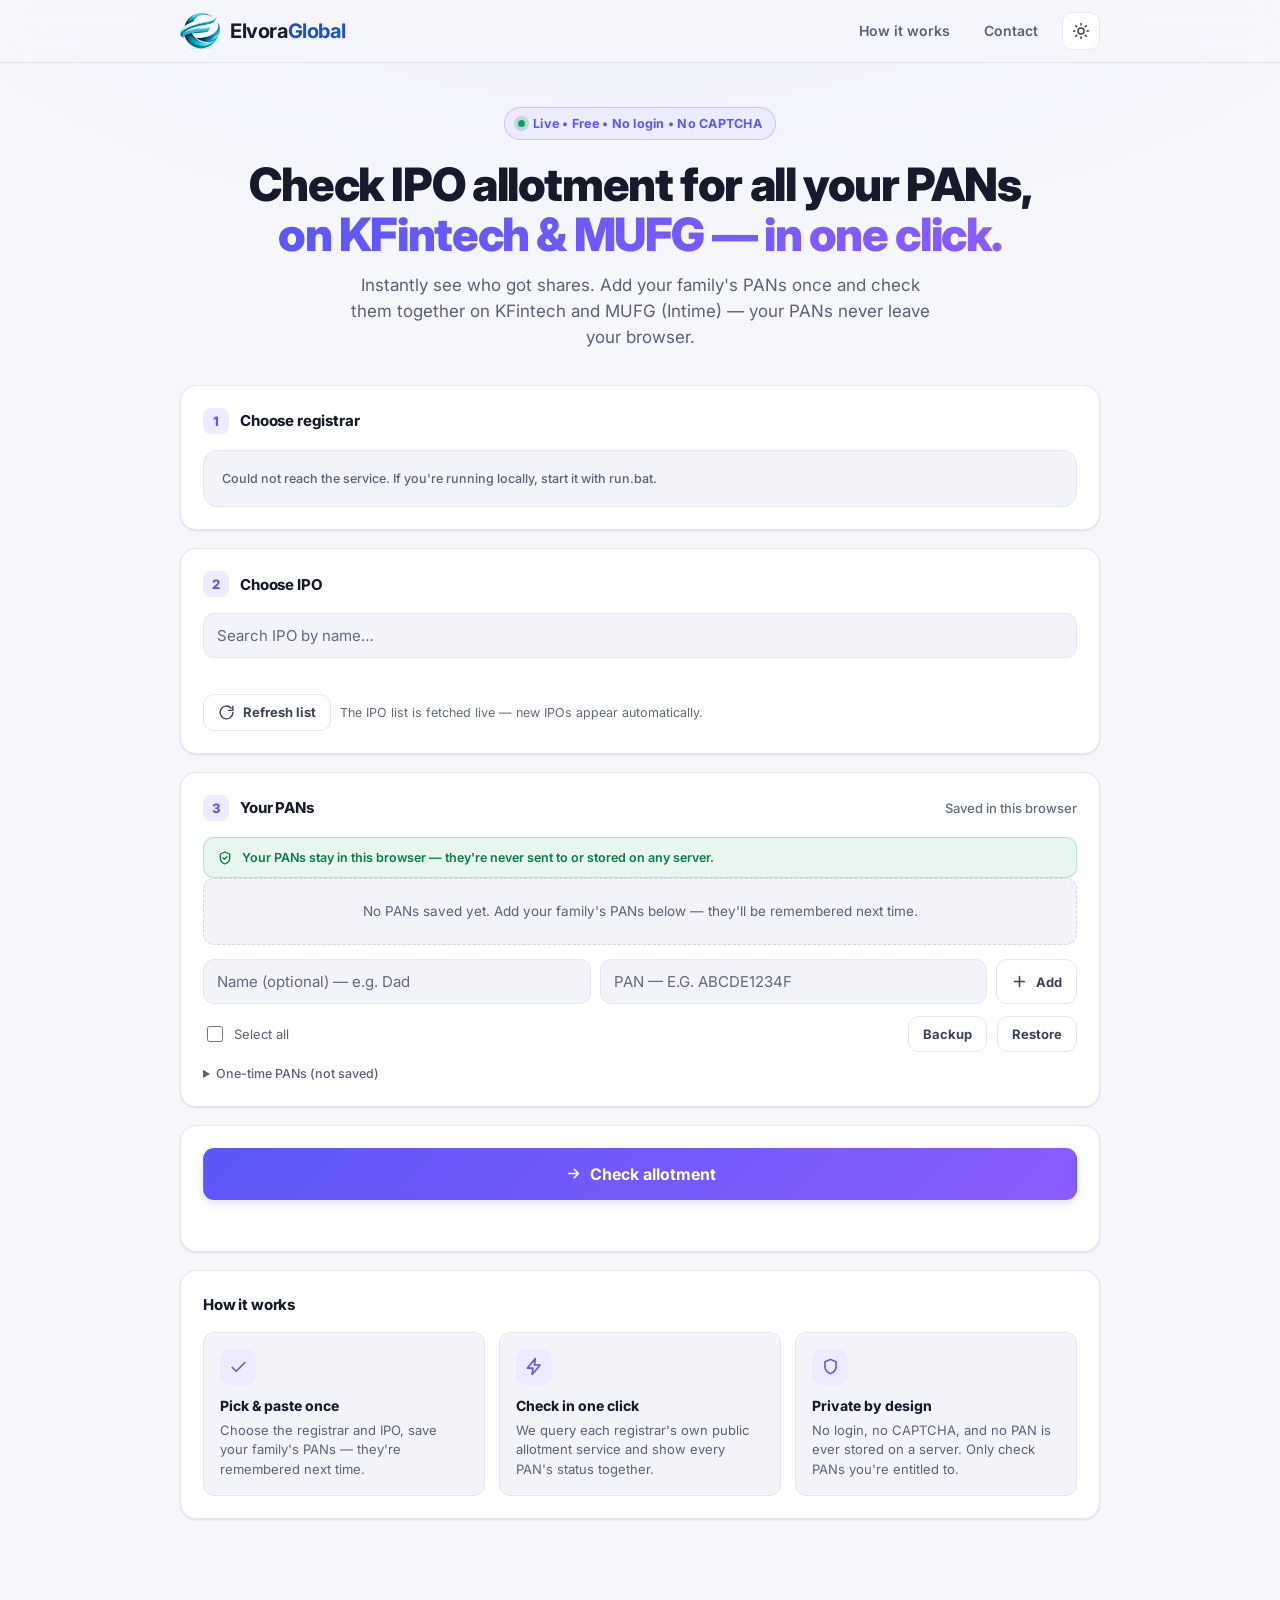
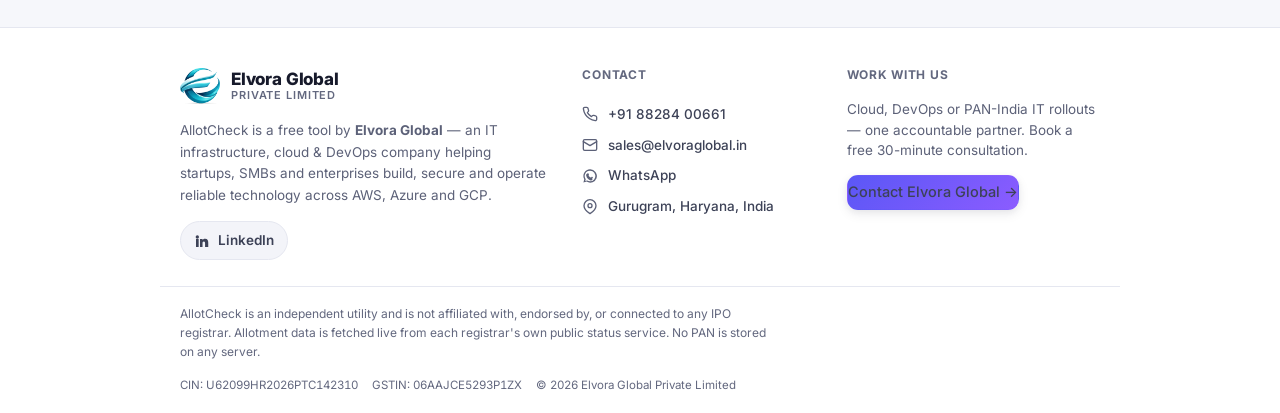
==== web/index.html @ 79564b86 "Initial commit" ====
<!doctype html>
<html lang="en">
<head>
<meta charset="utf-8" />
<meta name="viewport" content="width=device-width, initial-scale=1" />
<title>AllotCheck — IPO Allotment Status Checker</title>
<meta name="description" content="Check your IPO allotment status across registrars — all your PANs in one click. KFintech, MUFG/Intime and more. A free tool by Elvora Global." />
<meta name="author" content="Elvora Global Private Limited" />
<link rel="icon" href="data:image/svg+xml,%3Csvg xmlns='http://www.w3.org/2000/svg' viewBox='0 0 24 24'%3E%3Cpath fill='%235b57f6' d='M4 4h16v16H4z' rx='4'/%3E%3Cpath fill='none' stroke='white' stroke-width='2.4' stroke-linecap='round' stroke-linejoin='round' d='M7 12.5l3.2 3.2L17 8.5'/%3E%3C/svg%3E" />
<link rel="preconnect" href="https://fonts.googleapis.com">
<link rel="preconnect" href="https://fonts.gstatic.com" crossorigin>
<link href="https://fonts.googleapis.com/css2?family=Inter:wght@400;500;600;700;800;850&display=swap" rel="stylesheet">
<link rel="stylesheet" href="assets/styles.css" />
</head>
<body>
<header class="site-header">
  <div class="container">
    <a class="brand" href="/" aria-label="Elvora Global home">
      <img class="brand-logo" src="assets/elvora-logo.png" alt="Elvora Global logo" />
      <span class="brand-word">Elvora<span class="g">Global</span></span>
    </a>
    <span class="spacer"></span>
    <a class="header-link hide-sm" href="#how">How it works</a>
    <a class="header-link" href="#contact">Contact</a>
    <button id="themeBtn" class="icon-btn" title="Toggle theme" aria-label="Toggle theme">
      <svg id="themeIcon" viewBox="0 0 24 24" fill="none" stroke="currentColor" stroke-width="2" stroke-linecap="round" stroke-linejoin="round"><circle cx="12" cy="12" r="4"/><path d="M12 2v2M12 20v2M4.9 4.9l1.4 1.4M17.7 17.7l1.4 1.4M2 12h2M20 12h2M4.9 19.1l1.4-1.4M17.7 6.3l1.4-1.4"/></svg>
    </button>
  </div>
</header>

<section class="hero">
  <div class="container">
    <span class="eyebrow"><span class="dot"></span> Live • Free • No login • No CAPTCHA</span>
    <h1>Check IPO allotment for all your PANs,<br><span class="grad">on KFintech &amp; MUFG — in one click.</span></h1>
    <p>Instantly see who got shares. Add your family's PANs once and check them together on KFintech and MUFG (Intime) — your PANs never leave your browser.</p>
  </div>
</section>

<main>
  <div class="container">

    <!-- Step 1: registrar -->
    <div class="card">
      <div class="step-head"><span class="step-num">1</span><h2>Choose registrar</h2><span class="sub" id="regSub"></span></div>
      <div class="segmented" id="registrars" role="tablist"><div class="skel" style="height:52px;width:100%"></div></div>
    </div>

    <!-- Step 2: IPO -->
    <div class="card">
      <div class="step-head"><span class="step-num">2</span><h2>Choose IPO</h2><span class="sub" id="ipoState"></span></div>
      <div class="combo" id="ipoCombo" data-open="false">
        <div class="combo-input-wrap">
          <input id="ipoInput" class="input" type="text" role="combobox" aria-expanded="false" aria-controls="ipoPanel" aria-autocomplete="list" autocomplete="off" placeholder="Search IPO by name…" />
          <span class="chev" aria-hidden="true"><svg viewBox="0 0 24 24" fill="none" stroke="currentColor" stroke-width="2.4" stroke-linecap="round"><path d="M6 9l6 6 6-6"/></svg></span>
        </div>
        <div class="combo-panel" id="ipoPanel" role="listbox" aria-label="IPO list" hidden></div>
      </div>
      <div id="ipoSelected" class="combo-selected" hidden></div>
      <div class="toolbar" style="margin-top:11px">
        <button id="reloadIpo" class="btn btn-ghost">
          <svg viewBox="0 0 24 24" fill="none" stroke="currentColor" stroke-width="2" stroke-linecap="round" stroke-linejoin="round"><path d="M21 12a9 9 0 1 1-2.6-6.4M21 3v6h-6"/></svg>
          Refresh list
        </button>
        <span class="hint" style="margin:0">The IPO list is fetched live — new IPOs appear automatically.</span>
      </div>
    </div>

    <!-- Step 3: PANs -->
    <div class="card">
      <div class="step-head"><span class="step-num">3</span><h2>Your PANs</h2><span class="sub">Saved in this browser</span></div>
      <div class="trust">
        <svg viewBox="0 0 24 24" fill="none" stroke="currentColor" stroke-width="2" stroke-linecap="round" stroke-linejoin="round"><path d="M12 3l7 3v6c0 4.5-3 7.5-7 9-4-1.5-7-4.5-7-9V6z"/><path d="M9 12l2 2 4-4"/></svg>
        Your PANs stay in this browser — they're never sent to or stored on any server.
      </div>
      <div id="people" class="people"></div>
      <div id="peopleEmpty" class="empty">No PANs saved yet. Add your family's PANs below — they'll be remembered next time.</div>
      <div class="add-row">
        <input id="newName" class="input" placeholder="Name (optional) — e.g. Dad" autocomplete="off" />
        <input id="newPan" class="input" placeholder="PAN — e.g. ABCDE1234F" autocomplete="off" maxlength="10" style="text-transform:uppercase" />
        <button id="addPan" class="btn btn-ghost">
          <svg viewBox="0 0 24 24" fill="none" stroke="currentColor" stroke-width="2.2" stroke-linecap="round"><path d="M12 5v14M5 12h14"/></svg>
          Add
        </button>
      </div>
      <div class="selrow">
        <label class="check-inline"><input type="checkbox" id="selAll" checked /> Select all</label>
        <span class="spacer" style="flex:1"></span>
        <button id="exportBtn" class="btn btn-ghost" title="Save a backup file">Backup</button>
        <button id="importBtn" class="btn btn-ghost" title="Load from a backup file">Restore</button>
        <input type="file" id="importFile" accept=".json,application/json" hidden />
      </div>
      <details style="margin-top:12px">
        <summary class="state-note" style="cursor:pointer">One-time PANs (not saved)</summary>
        <textarea id="extraPans" class="input" style="margin-top:9px" placeholder="ABCDE1234F&#10;PQRSX6789L"></textarea>
        <div class="hint">Paste PANs you don't want to save. They're checked together with the list above.</div>
      </details>
    </div>

    <!-- Run -->
    <div class="card run-card">
      <button id="go" class="btn btn-primary big">
        <svg viewBox="0 0 24 24" fill="none" stroke="currentColor" stroke-width="2.2" stroke-linecap="round" stroke-linejoin="round"><path d="M5 12h14M13 6l6 6-6 6"/></svg>
        <span id="goLabel">Check allotment</span>
      </button>
      <div class="progress" id="progress"><div class="bar" id="progressBar"></div></div>
      <div id="prog" class="state-note" style="text-align:center; margin-top:11px; min-height:18px"></div>
    </div>

    <!-- Results -->
    <div class="card raised" id="resultCard" hidden>
      <div class="step-head"><span class="step-num" style="background:var(--ok-bg);color:var(--ok)">✓</span><h2>Results</h2></div>
      <div class="stats">
        <div class="stat ok"><div class="n" id="cOk">0</div><div class="l">Allotted</div></div>
        <div class="stat"><div class="n" id="cNo">0</div><div class="l">Not allotted</div></div>
        <div class="stat err"><div class="n" id="cErr">0</div><div class="l">Errors</div></div>
      </div>
      <div class="result-meta" id="resultMeta"></div>
      <div class="res-toolbar">
        <label class="chip-toggle"><input type="checkbox" id="onlyAllotted" /> Show only allotted</label>
      </div>
      <div class="tbl-wrap">
        <table id="tbl">
          <thead><tr>
            <th>#</th><th>PAN</th><th>Status</th><th>Name</th><th>Applied</th><th>Allotted</th><th>Details</th>
          </tr></thead>
          <tbody></tbody>
        </table>
      </div>
      <div class="result-actions">
        <button id="csv" class="btn btn-ghost">Download CSV</button>
        <button id="copy" class="btn btn-ghost">Copy table</button>
      </div>
    </div>

    <div class="card" id="how">
      <div class="step-head"><h2>How it works</h2></div>
      <div class="how-grid">
        <div class="how-item">
          <span class="ic"><svg viewBox="0 0 24 24" fill="none" stroke="currentColor" stroke-width="2" stroke-linecap="round" stroke-linejoin="round"><path d="M20 7L9 18l-5-5"/></svg></span>
          <h3>Pick & paste once</h3>
          <p>Choose the registrar and IPO, save your family's PANs — they're remembered next time.</p>
        </div>
        <div class="how-item">
          <span class="ic"><svg viewBox="0 0 24 24" fill="none" stroke="currentColor" stroke-width="2" stroke-linecap="round" stroke-linejoin="round"><path d="M13 2L3 14h7l-1 8 10-12h-7z"/></svg></span>
          <h3>Check in one click</h3>
          <p>We query each registrar's own public allotment service and show every PAN's status together.</p>
        </div>
        <div class="how-item">
          <span class="ic"><svg viewBox="0 0 24 24" fill="none" stroke="currentColor" stroke-width="2" stroke-linecap="round" stroke-linejoin="round"><path d="M12 3l7 3v6c0 4.5-3 7.5-7 9-4-1.5-7-4.5-7-9V6z"/></svg></span>
          <h3>Private by design</h3>
          <p>No login, no CAPTCHA, and no PAN is ever stored on a server. Only check PANs you're entitled to.</p>
        </div>
      </div>
    </div>

  </div>
</main>

<footer class="site-footer" id="contact">
  <div class="container footer-grid">
    <div class="f-brand">
      <div class="f-logo">
        <img src="assets/elvora-logo.png" alt="Elvora Global" />
        <div class="f-name"><strong>Elvora Global</strong><span>Private Limited</span></div>
      </div>
      <p class="f-blurb">AllotCheck is a free tool by <b>Elvora Global</b> — an IT infrastructure, cloud &amp; DevOps company helping startups, SMBs and enterprises build, secure and operate reliable technology across AWS, Azure and GCP.</p>
      <a class="f-social" href="https://www.linkedin.com/company/elvora-global-private-limited" target="_blank" rel="noopener" aria-label="Elvora Global on LinkedIn">
        <svg viewBox="0 0 24 24" fill="currentColor"><path d="M4.98 3.5a2.5 2.5 0 1 1 0 5 2.5 2.5 0 0 1 0-5zM3 9h4v12H3zM9 9h3.8v1.7h.05c.53-1 1.83-2.05 3.77-2.05 4 0 4.75 2.64 4.75 6.07V21H16.6v-5.3c0-1.27-.02-2.9-1.77-2.9-1.77 0-2.04 1.38-2.04 2.8V21H9z"/></svg>
        LinkedIn
      </a>
    </div>

    <div class="f-col">
      <h4>Contact</h4>
      <a href="tel:+918828400661">
        <svg viewBox="0 0 24 24" fill="none" stroke="currentColor" stroke-width="2" stroke-linecap="round" stroke-linejoin="round"><path d="M22 16.9v3a2 2 0 0 1-2.2 2 19.8 19.8 0 0 1-8.6-3.1 19.5 19.5 0 0 1-6-6 19.8 19.8 0 0 1-3.1-8.6A2 2 0 0 1 4.1 2h3a2 2 0 0 1 2 1.7c.1.9.4 1.8.7 2.7a2 2 0 0 1-.5 2.1L8.1 9.9a16 16 0 0 0 6 6l1.4-1.2a2 2 0 0 1 2.1-.5c.9.3 1.8.6 2.7.7a2 2 0 0 1 1.7 2z"/></svg>
        +91 88284 00661
      </a>
      <a href="mailto:sales@elvoraglobal.in">
        <svg viewBox="0 0 24 24" fill="none" stroke="currentColor" stroke-width="2" stroke-linecap="round" stroke-linejoin="round"><rect x="2" y="4" width="20" height="16" rx="2"/><path d="M22 7l-10 6L2 7"/></svg>
        sales@elvoraglobal.in
      </a>
      <a href="https://wa.me/918828400661?text=Hi%20Elvora%20Global%2C%20I%27d%20like%20to%20discuss%20a%20requirement." target="_blank" rel="noopener">
        <svg viewBox="0 0 24 24" fill="currentColor"><path d="M12 2a10 10 0 0 0-8.6 15l-1.3 4.7 4.8-1.3A10 10 0 1 0 12 2zm0 18a8 8 0 0 1-4.1-1.1l-.3-.2-2.8.8.8-2.7-.2-.3A8 8 0 1 1 12 20zm4.5-5.9c-.2-.1-1.4-.7-1.6-.8s-.4-.1-.5.1-.6.8-.8.9-.3.2-.5.1a6.5 6.5 0 0 1-3.2-2.8c-.2-.4.2-.4.6-1.2a.4.4 0 0 0 0-.4l-.8-1.8c-.2-.5-.4-.4-.5-.4h-.5a.9.9 0 0 0-.7.3A2.8 2.8 0 0 0 6.6 12a4.9 4.9 0 0 0 1 2.6 11 11 0 0 0 4.3 3.8c1.6.6 1.7.4 2 .4a2.5 2.5 0 0 0 1.6-1.1 2 2 0 0 0 .1-1.1c0-.1-.2-.2-.5-.3z"/></svg>
        WhatsApp
      </a>
      <span class="f-addr">
        <svg viewBox="0 0 24 24" fill="none" stroke="currentColor" stroke-width="2" stroke-linecap="round" stroke-linejoin="round"><path d="M21 10c0 6-9 12-9 12s-9-6-9-12a9 9 0 0 1 18 0z"/><circle cx="12" cy="10" r="3"/></svg>
        Gurugram, Haryana, India
      </span>
    </div>

    <div class="f-col f-cta">
      <h4>Work with us</h4>
      <p>Cloud, DevOps or PAN-India IT rollouts — one accountable partner. Book a free 30-minute consultation.</p>
      <a class="btn btn-primary" href="https://www.elvoraglobal.in/contact" target="_blank" rel="noopener">Contact Elvora Global →</a>
    </div>
  </div>

  <div class="container f-legal">
    <p class="disclaimer">AllotCheck is an independent utility and is not affiliated with, endorsed by, or connected to any IPO registrar. Allotment data is fetched live from each registrar's own public status service. No PAN is stored on any server.</p>
    <div class="f-legal-meta">
      <span>CIN: U62099HR2026PTC142310</span>
      <span>GSTIN: 06AAJCE5293P1ZX</span>
      <span>© <span id="yr"></span> Elvora Global Private Limited</span>
    </div>
  </div>
</footer>

<div id="toasts"></div>
<script src="assets/config.js"></script>
<script src="assets/app.js"></script>
</body>
</html>
---- web/assets/styles.css ----
/* ============================================================
   AllotCheck — design system
   Light-first tokens on :root; dark overrides below.
   ============================================================ */
:root{
  --brand:#5b57f6; --brand-2:#8b5cff; --brand-ink:#ffffff;
  --brand-soft:#ecebff; --brand-ring:rgba(91,87,246,.35);
  --elvora-blue:#1d4ed8;

  --bg:#f6f7fb; --bg-grad-1:#eef0ff; --bg-grad-2:#f6f7fb;
  --surface:#ffffff; --surface-2:#f3f4f9; --surface-3:#eceef5;
  --border:#e5e7f0; --border-strong:#d4d8e6;
  --text:#171a2b; --text-2:#3d4257; --muted:#5c6178; --faint:#63687f;

  --ok:#0f9d63; --ok-bg:#e7f7ef; --ok-ink:#0b7a4c;
  --no:#6b7089; --no-bg:#eef0f5;
  --warn:#c07d00; --warn-bg:#fdf3e0;
  --danger:#e03e4a; --danger-bg:#fdecee; --danger-ink:#b3202c;

  --shadow-sm:0 1px 2px rgba(20,24,50,.06), 0 1px 3px rgba(20,24,50,.05);
  --shadow-md:0 4px 12px rgba(20,24,50,.08), 0 2px 6px rgba(20,24,50,.05);
  --shadow-lg:0 18px 45px -12px rgba(38,33,120,.28);
  --radius:16px; --radius-sm:11px; --radius-pill:999px;
  --maxw:960px;
  --font:'Inter',system-ui,-apple-system,Segoe UI,Roboto,Helvetica,Arial,sans-serif;
  --mono:'SFMono-Regular',ui-monospace,Menlo,Consolas,monospace;
}
:root[data-theme="dark"], .dark-auto{
  --brand:#8b87ff; --brand-2:#a97cff; --brand-ink:#0b0d18;
  --brand-soft:#211f3d; --brand-ring:rgba(139,135,255,.35);
  --elvora-blue:#6ea0ff;

  --bg:#0a0c15; --bg-grad-1:#12122a; --bg-grad-2:#0a0c15;
  --surface:#12141f; --surface-2:#171a28; --surface-3:#1d2130;
  --border:#242838; --border-strong:#2e3346;
  --text:#eef0fa; --text-2:#c3c8dc; --muted:#a2a8c4; --faint:#828aa8;

  --ok:#34d399; --ok-bg:#0f2a20; --ok-ink:#5fe3a5;
  --no:#9298b4; --no-bg:#1b1f2d;
  --warn:#e6a53a; --warn-bg:#2a2210;
  --danger:#ff6b73; --danger-bg:#2c1417; --danger-ink:#ff9ba1;

  --shadow-sm:0 1px 2px rgba(0,0,0,.4);
  --shadow-md:0 6px 18px rgba(0,0,0,.45);
  --shadow-lg:0 22px 50px -14px rgba(0,0,0,.7);
}
@media (prefers-color-scheme: dark){
  :root:not([data-theme="light"]){
    --brand:#8b87ff; --brand-2:#a97cff; --brand-ink:#0b0d18;
    --brand-soft:#211f3d; --brand-ring:rgba(139,135,255,.35);
    --bg:#0a0c15; --bg-grad-1:#12122a; --bg-grad-2:#0a0c15;
    --surface:#12141f; --surface-2:#171a28; --surface-3:#1d2130;
    --border:#242838; --border-strong:#2e3346;
    --text:#eef0fa; --text-2:#c3c8dc; --muted:#a2a8c4; --faint:#828aa8;
    --ok:#34d399; --ok-bg:#0f2a20; --ok-ink:#5fe3a5;
    --no:#9298b4; --no-bg:#1b1f2d;
    --warn:#e6a53a; --warn-bg:#2a2210;
    --danger:#ff6b73; --danger-bg:#2c1417; --danger-ink:#ff9ba1;
    --shadow-sm:0 1px 2px rgba(0,0,0,.4);
    --shadow-md:0 6px 18px rgba(0,0,0,.45);
    --shadow-lg:0 22px 50px -14px rgba(0,0,0,.7);
  }
}

*{box-sizing:border-box}
html{scroll-behavior:smooth}
body{
  margin:0; font-family:var(--font); color:var(--text); background:var(--bg);
  background-image:radial-gradient(1200px 520px at 50% -10%, var(--bg-grad-1), var(--bg-grad-2) 70%);
  background-attachment:fixed; line-height:1.55;
  -webkit-font-smoothing:antialiased; text-rendering:optimizeLegibility;
}
a{color:var(--brand); text-decoration:none}
::selection{background:var(--brand-ring)}

/* ---------- layout ---------- */
.container{max-width:var(--maxw); margin:0 auto; padding:0 20px}
.site-header{position:sticky; top:0; z-index:30; backdrop-filter:saturate(1.4) blur(12px);
  background:color-mix(in srgb, var(--bg) 82%, transparent); border-bottom:1px solid var(--border)}
.site-header .container{display:flex; align-items:center; gap:14px; height:62px}
.brand{display:flex; align-items:center; gap:10px; text-decoration:none; color:inherit}
.brand-logo{width:40px; height:40px; object-fit:contain; flex:0 0 auto; display:block}
.brand-word{font-size:20px; font-weight:700; letter-spacing:-.02em; line-height:1; color:var(--text)}
.brand-word .g{color:var(--elvora-blue)}
.spacer{flex:1}
.header-link{color:var(--muted); font-weight:600; font-size:14px; padding:8px 10px; border-radius:9px}
.header-link:hover{color:var(--text); background:var(--surface-2)}
.icon-btn{width:38px; height:38px; border-radius:10px; border:1px solid var(--border); background:var(--surface);
  color:var(--text-2); display:grid; place-items:center; cursor:pointer; transition:.15s}
.icon-btn:hover{background:var(--surface-2); border-color:var(--border-strong)}
.icon-btn svg{width:18px; height:18px}

/* ---------- hero ---------- */
.hero{padding:44px 0 8px; text-align:center}
.eyebrow{display:inline-flex; align-items:center; gap:8px; font-size:12.5px; font-weight:700; letter-spacing:.02em;
  color:var(--brand); background:var(--brand-soft); border:1px solid color-mix(in srgb,var(--brand) 25%, transparent);
  padding:6px 13px; border-radius:var(--radius-pill)}
.eyebrow .dot{width:7px; height:7px; border-radius:50%; background:var(--ok); box-shadow:0 0 0 4px color-mix(in srgb,var(--ok) 22%, transparent)}
.hero h1{font-size:clamp(30px,5vw,46px); line-height:1.08; letter-spacing:-.03em; margin:20px 0 12px; font-weight:850}
.hero h1 .grad{background:linear-gradient(120deg,var(--brand),var(--brand-2)); -webkit-background-clip:text; background-clip:text; color:transparent}
.hero p{max-width:600px; margin:0 auto; color:var(--muted); font-size:17px}

/* ---------- cards ---------- */
main{padding:26px 0 70px}
.card{background:var(--surface); border:1px solid var(--border); border-radius:var(--radius);
  box-shadow:var(--shadow-sm); padding:22px; margin-bottom:18px}
.card.raised{box-shadow:var(--shadow-lg)}
.step-head{display:flex; align-items:center; gap:11px; margin-bottom:16px}
.step-num{width:26px; height:26px; border-radius:8px; background:var(--brand-soft); color:var(--brand);
  font-weight:800; font-size:13px; display:grid; place-items:center; flex:0 0 auto}
.step-head h2{font-size:15px; font-weight:750; margin:0; letter-spacing:-.01em}
.step-head .sub{color:var(--faint); font-size:13px; font-weight:500; margin-left:auto}

/* ---------- segmented registrar switch ---------- */
.segmented{display:flex; gap:6px; background:var(--surface-2); border:1px solid var(--border);
  border-radius:14px; padding:6px; flex-wrap:wrap}
.segmented button{flex:1 1 150px; border:0; background:transparent; color:var(--text-2); font-family:inherit;
  font-weight:700; font-size:14px; padding:11px 12px; border-radius:10px; cursor:pointer; transition:.16s;
  display:flex; flex-direction:column; align-items:flex-start; gap:2px; text-align:left; min-width:0}
.segmented button .r-note{font-weight:500; font-size:11.5px; color:var(--faint); white-space:nowrap; overflow:hidden; text-overflow:ellipsis; max-width:100%}
.segmented button.active{background:var(--surface); color:var(--brand); box-shadow:var(--shadow-sm)}
.segmented button.active .r-note{color:var(--muted)}

/* ---------- inputs ---------- */
label.field-label{display:block; font-size:13px; font-weight:650; color:var(--text-2); margin-bottom:7px}
.input, select.input, textarea.input{width:100%; font-family:inherit; font-size:15px; color:var(--text);
  background:var(--surface-2); border:1px solid var(--border); border-radius:var(--radius-sm);
  padding:12px 13px; transition:.15s; outline:none}
.input:focus, select.input:focus, textarea.input:focus{border-color:var(--brand); background:var(--surface);
  box-shadow:0 0 0 4px var(--brand-ring)}
.input::placeholder{color:var(--faint)}
select.input{appearance:none; background-image:url("data:image/svg+xml,%3Csvg xmlns='http://www.w3.org/2000/svg' width='16' height='16' viewBox='0 0 24 24' fill='none' stroke='%236b7089' stroke-width='2.4' stroke-linecap='round'%3E%3Cpath d='M6 9l6 6 6-6'/%3E%3C/svg%3E"); background-repeat:no-repeat; background-position:right 12px center; padding-right:38px; cursor:pointer}
textarea.input{min-height:86px; resize:vertical; font-family:var(--mono); letter-spacing:.4px}
.hint{font-size:12.5px; color:var(--faint); margin-top:8px}
.state-note{font-size:12.5px; color:var(--muted); font-weight:500}

/* ---------- buttons ---------- */
.btn{font-family:inherit; font-weight:700; font-size:14.5px; border-radius:var(--radius-sm); cursor:pointer;
  border:1px solid transparent; padding:12px 18px; display:inline-flex; align-items:center; gap:8px; transition:.15s; white-space:nowrap}
.btn svg{width:17px; height:17px}
.btn-primary{background:linear-gradient(135deg,var(--brand),var(--brand-2)); color:var(--brand-ink); box-shadow:var(--shadow-md)}
.btn-primary:hover{filter:brightness(1.05); transform:translateY(-1px)}
.btn-primary:active{transform:translateY(0)}
.btn-primary:disabled{opacity:.55; cursor:not-allowed; transform:none; filter:none}
.btn-primary.big{font-size:16px; padding:15px 26px; width:100%; justify-content:center}
.btn-ghost{background:var(--surface); border-color:var(--border); color:var(--text-2); font-size:13px; padding:9px 14px}
.btn-ghost:hover{background:var(--surface-2); border-color:var(--border-strong); color:var(--text)}
.toolbar{display:flex; gap:9px; align-items:center; flex-wrap:wrap}

/* ---------- saved PAN people list ---------- */
.people{display:flex; flex-direction:column; gap:8px; margin-bottom:14px}
.people:empty{display:none}
.empty{padding:22px; text-align:center; color:var(--muted); border:1px dashed var(--border-strong);
  border-radius:var(--radius-sm); background:var(--surface-2); margin-bottom:14px; font-size:13.5px}
.person{display:flex; align-items:center; gap:12px; background:var(--surface-2); border:1px solid var(--border);
  border-radius:var(--radius-sm); padding:10px 13px; transition:.15s}
.person:hover{border-color:var(--border-strong)}
.person .chk{width:19px; height:19px; accent-color:var(--brand); flex:0 0 auto; cursor:pointer}
.avatar{width:34px; height:34px; border-radius:10px; flex:0 0 auto; display:grid; place-items:center;
  font-weight:800; font-size:13px; color:#fff; letter-spacing:.02em}
.person .who{min-width:0; flex:1}
.person .nm{font-weight:650; font-size:14px; overflow:hidden; text-overflow:ellipsis; white-space:nowrap}
.person .nm.none{color:var(--faint); font-weight:500}
.person .pn{font-family:var(--mono); font-size:12.5px; color:var(--muted); letter-spacing:.4px}
.person .del{background:transparent; border:0; color:var(--faint); cursor:pointer; padding:6px; border-radius:8px; display:grid; place-items:center}
.person .del:hover{color:var(--danger); background:var(--danger-bg)}
.person .del svg{width:16px; height:16px}
.add-row{display:flex; gap:9px; flex-wrap:wrap}
.add-row .input{flex:1 1 150px; min-width:0}
.selrow{display:flex; align-items:center; gap:10px; margin-top:12px; flex-wrap:wrap}
.check-inline{display:inline-flex; align-items:center; gap:8px; font-size:13px; color:var(--muted); cursor:pointer; user-select:none}
.check-inline input{width:16px; height:16px; accent-color:var(--brand)}

/* ---------- results ---------- */
.stats{display:grid; grid-template-columns:repeat(3,1fr); gap:12px; margin-bottom:18px}
.stat{background:var(--surface-2); border:1px solid var(--border); border-radius:var(--radius-sm); padding:14px 16px}
.stat .n{font-size:26px; font-weight:820; letter-spacing:-.02em; line-height:1}
.stat .l{font-size:12px; color:var(--muted); font-weight:600; margin-top:5px; text-transform:uppercase; letter-spacing:.04em}
.stat.ok .n{color:var(--ok)} .stat.err .n{color:var(--danger)}
.result-meta{font-size:13px; color:var(--muted); margin-bottom:8px}
.result-meta b{color:var(--text)}
.tbl-wrap{overflow-x:auto; border:1px solid var(--border); border-radius:var(--radius-sm)}
table{width:100%; border-collapse:collapse; font-size:14px; min-width:640px}
thead th{text-align:left; font-size:11px; text-transform:uppercase; letter-spacing:.05em; color:var(--muted);
  font-weight:700; padding:11px 14px; background:var(--surface-2); border-bottom:1px solid var(--border); white-space:nowrap}
tbody td{padding:12px 14px; border-bottom:1px solid var(--border); vertical-align:middle}
tbody tr:last-child td{border-bottom:0}
tbody tr:hover{background:var(--surface-2)}
td.mono{font-family:var(--mono); font-size:13px; color:var(--text-2)}
td.num{font-variant-numeric:tabular-nums}
td .big{font-weight:750}
.pill{display:inline-flex; align-items:center; gap:6px; padding:4px 11px; border-radius:var(--radius-pill);
  font-size:12px; font-weight:700; white-space:nowrap}
.pill.ok{background:var(--ok-bg); color:var(--ok-ink)}
.pill.no{background:var(--no-bg); color:var(--no)}
.pill.err{background:var(--danger-bg); color:var(--danger-ink)}
.pill.wait{background:var(--warn-bg); color:var(--warn)}
.pill .spin{width:11px; height:11px; border:2px solid currentColor; border-right-color:transparent; border-radius:50%; animation:spin .7s linear infinite}
@keyframes spin{to{transform:rotate(360deg)}}
.result-actions{display:flex; gap:9px; margin-top:14px; flex-wrap:wrap}

/* skeleton */
.skel{background:linear-gradient(90deg,var(--surface-2),var(--surface-3),var(--surface-2)); background-size:200% 100%;
  animation:sh 1.2s ease-in-out infinite; border-radius:6px; height:12px}
@keyframes sh{to{background-position:-200% 0}}

/* ---------- footer (branded) ---------- */
.site-footer{border-top:1px solid var(--border); margin-top:20px; background:var(--surface); color:var(--muted); font-size:13.5px}
.footer-grid{display:grid; grid-template-columns:1.6fr 1fr 1.1fr; gap:34px; padding:38px 20px 26px}
.f-brand .f-logo{display:flex; align-items:center; gap:11px; margin-bottom:14px}
.f-brand .f-logo img{width:40px; height:40px; object-fit:contain}
.f-name{display:flex; flex-direction:column; line-height:1.15}
.f-name strong{font-size:17px; color:var(--text); letter-spacing:-.01em; font-weight:800}
.f-name span{font-size:11px; text-transform:uppercase; letter-spacing:.08em; color:var(--faint); font-weight:600}
.f-blurb{margin:0 0 15px; line-height:1.6; max-width:420px}
.f-social{display:inline-flex; align-items:center; gap:8px; font-weight:600; color:var(--text-2);
  border:1px solid var(--border); background:var(--surface-2); padding:8px 13px; border-radius:var(--radius-pill)}
.f-social:hover{border-color:var(--border-strong); color:var(--text)}
.f-social svg{width:16px; height:16px}
.f-col h4{font-size:12px; text-transform:uppercase; letter-spacing:.06em; color:var(--faint); margin:0 0 14px; font-weight:700}
.f-col a, .f-col .f-addr{display:flex; align-items:center; gap:10px; color:var(--text-2); font-weight:500; padding:6px 0; line-height:1.4}
.f-col a:hover{color:var(--brand)}
.f-col a svg, .f-col .f-addr svg{width:16px; height:16px; flex:0 0 auto; color:var(--muted)}
.f-col a:hover svg{color:var(--brand)}
.f-cta p{margin:0 0 14px; line-height:1.55; color:var(--muted)}
.f-cta .btn{display:inline-flex}
.f-legal{display:flex; gap:16px; flex-wrap:wrap; align-items:center; justify-content:space-between;
  padding:18px 20px; border-top:1px solid var(--border)}
.f-legal .disclaimer{max-width:600px; line-height:1.55; font-size:12px; color:var(--faint); margin:0}
.f-legal-meta{display:flex; gap:14px; flex-wrap:wrap; font-size:11.5px; color:var(--faint); font-variant-numeric:tabular-nums}
.f-legal-meta span{white-space:nowrap}
@media (max-width:760px){
  .footer-grid{grid-template-columns:1fr; gap:26px; padding:28px 16px 20px}
  .f-legal{padding:16px}
}

/* ---------- toasts ---------- */
#toasts{position:fixed; bottom:20px; left:50%; transform:translateX(-50%); z-index:60; display:flex; flex-direction:column; gap:9px; align-items:center; pointer-events:none}
.toast{pointer-events:auto; background:var(--surface); border:1px solid var(--border-strong); box-shadow:var(--shadow-lg);
  border-radius:12px; padding:11px 15px; font-size:13.5px; font-weight:600; display:flex; align-items:center; gap:10px;
  animation:toast-in .25s ease; max-width:90vw}
.toast.ok{border-left:3px solid var(--ok)} .toast.err{border-left:3px solid var(--danger)} .toast.info{border-left:3px solid var(--brand)}
@keyframes toast-in{from{opacity:0; transform:translateY(8px)}}

/* ---------- responsive ---------- */
@media (max-width:640px){
  .hero{padding:30px 0 4px}
  .card{padding:17px}
  .stats{grid-template-columns:repeat(3,1fr); gap:8px}
  .stat{padding:11px}
  .stat .n{font-size:21px}
  .hide-sm{display:none !important}
  .step-head .sub{display:none}
}

/* ============================================================
   Enhancements (world-class pass)
   ============================================================ */

/* keyboard focus — visible & consistent */
a:focus-visible, button:focus-visible, input:focus-visible,
select:focus-visible, textarea:focus-visible, [tabindex]:focus-visible,
.combo-opt:focus-visible{
  outline:2px solid var(--brand); outline-offset:2px; border-radius:8px;
}
.btn:focus-visible{outline-offset:3px}

/* searchable IPO combobox */
.combo{position:relative}
.combo-input-wrap{position:relative}
.combo-input-wrap .chev{position:absolute; right:12px; top:50%; transform:translateY(-50%); pointer-events:none; color:var(--muted); transition:.15s}
.combo[data-open="true"] .chev{transform:translateY(-50%) rotate(180deg)}
.combo .input{padding-right:38px}
.combo-panel{position:absolute; z-index:25; left:0; right:0; top:calc(100% + 6px);
  background:var(--surface); border:1px solid var(--border-strong); border-radius:12px;
  box-shadow:var(--shadow-lg); max-height:320px; overflow-y:auto; padding:6px}
.combo-panel[hidden]{display:none}
.combo-opt{padding:10px 12px; border-radius:9px; cursor:pointer; font-size:14.5px; display:flex; align-items:center; gap:10px; scroll-margin:6px}
.combo-opt small{color:var(--faint); font-weight:600; font-size:11px; text-transform:uppercase; letter-spacing:.03em; margin-left:auto}
.combo-opt:hover, .combo-opt.active{background:var(--surface-2)}
.combo-opt.active{box-shadow:inset 0 0 0 1px var(--border-strong)}
.combo-opt mark{background:transparent; color:var(--brand); font-weight:800}
.combo-empty{padding:14px 12px; color:var(--muted); font-size:13.5px}
.combo-selected{display:inline-flex; align-items:center; gap:7px; margin-top:9px; font-size:13px; color:var(--muted)}
.combo-selected b{color:var(--text)}
.combo-selected .tick{color:var(--ok)}

/* trust badge near input */
.trust{display:flex; align-items:center; gap:9px; background:var(--ok-bg); border:1px solid color-mix(in srgb,var(--ok) 22%, transparent);
  color:var(--ok-ink); border-radius:11px; padding:10px 13px; font-size:12.5px; font-weight:600; margin-top:14px}
.trust svg{width:16px; height:16px; flex:0 0 auto}

/* how-it-works 3-up */
.how-grid{display:grid; grid-template-columns:repeat(3,1fr); gap:14px}
.how-item{background:var(--surface-2); border:1px solid var(--border); border-radius:var(--radius-sm); padding:16px}
.how-item .ic{width:36px; height:36px; border-radius:10px; background:var(--brand-soft); color:var(--brand); display:grid; place-items:center; margin-bottom:10px}
.how-item .ic svg{width:19px; height:19px}
.how-item h3{font-size:14px; margin:0 0 4px; font-weight:750}
.how-item p{font-size:13px; color:var(--muted); margin:0; line-height:1.5}
@media (max-width:640px){ .how-grid{grid-template-columns:1fr} }

/* result row highlight for allotments */
tbody tr.hit{background:color-mix(in srgb,var(--ok) 8%, transparent)}
tbody tr.hit td:first-child{box-shadow:inset 3px 0 0 var(--ok)}
tbody tr.hit:hover{background:color-mix(in srgb,var(--ok) 13%, transparent)}

/* results toolbar (filter) */
.res-toolbar{display:flex; align-items:center; gap:10px; margin-bottom:12px; flex-wrap:wrap}
.chip-toggle{display:inline-flex; align-items:center; gap:8px; cursor:pointer; user-select:none;
  background:var(--surface-2); border:1px solid var(--border); border-radius:var(--radius-pill);
  padding:7px 13px; font-size:13px; font-weight:600; color:var(--text-2)}
.chip-toggle input{width:15px; height:15px; accent-color:var(--brand)}
.chip-toggle:has(input:checked){background:var(--brand-soft); border-color:color-mix(in srgb,var(--brand) 30%, transparent); color:var(--brand)}

/* progress bar on CTA */
.progress{height:6px; border-radius:6px; background:var(--surface-3); overflow:hidden; margin-top:12px; display:none}
.progress.on{display:block}
.progress .bar{height:100%; width:0; background:linear-gradient(90deg,var(--brand),var(--brand-2)); transition:width .25s ease}

/* skeleton rows for combobox loading */
.combo-skel{padding:6px}
.combo-skel .skel{margin:8px 6px}

/* mobile: turn results table into cards */
@media (max-width:600px){
  #tbl{min-width:0}
  #tbl thead{position:absolute; width:1px; height:1px; overflow:hidden; clip:rect(0 0 0 0)}
  #tbl, #tbl tbody, #tbl tr, #tbl td{display:block; width:100%}
  #tbl tr{border:1px solid var(--border); border-radius:12px; margin-bottom:10px; padding:6px 4px; background:var(--surface)}
  #tbl tr.hit{background:color-mix(in srgb,var(--ok) 8%, transparent)}
  #tbl td{border:0; padding:6px 12px; display:flex; justify-content:space-between; align-items:center; gap:12px; text-align:right}
  #tbl td::before{content:attr(data-label); color:var(--muted); font-size:11px; font-weight:700; text-transform:uppercase; letter-spacing:.04em; text-align:left}
  #tbl td:first-child{display:none}
  #tbl td[data-label="Status"]{border-bottom:1px dashed var(--border); padding-bottom:9px; margin-bottom:2px}
  .tbl-wrap{border:0; overflow:visible}
  /* sticky CTA */
  .run-card{position:sticky; bottom:0; z-index:20; margin-left:-16px; margin-right:-16px; border-radius:16px 16px 0 0;
    box-shadow:0 -8px 24px -12px rgba(0,0,0,.35); border-bottom:0}
}
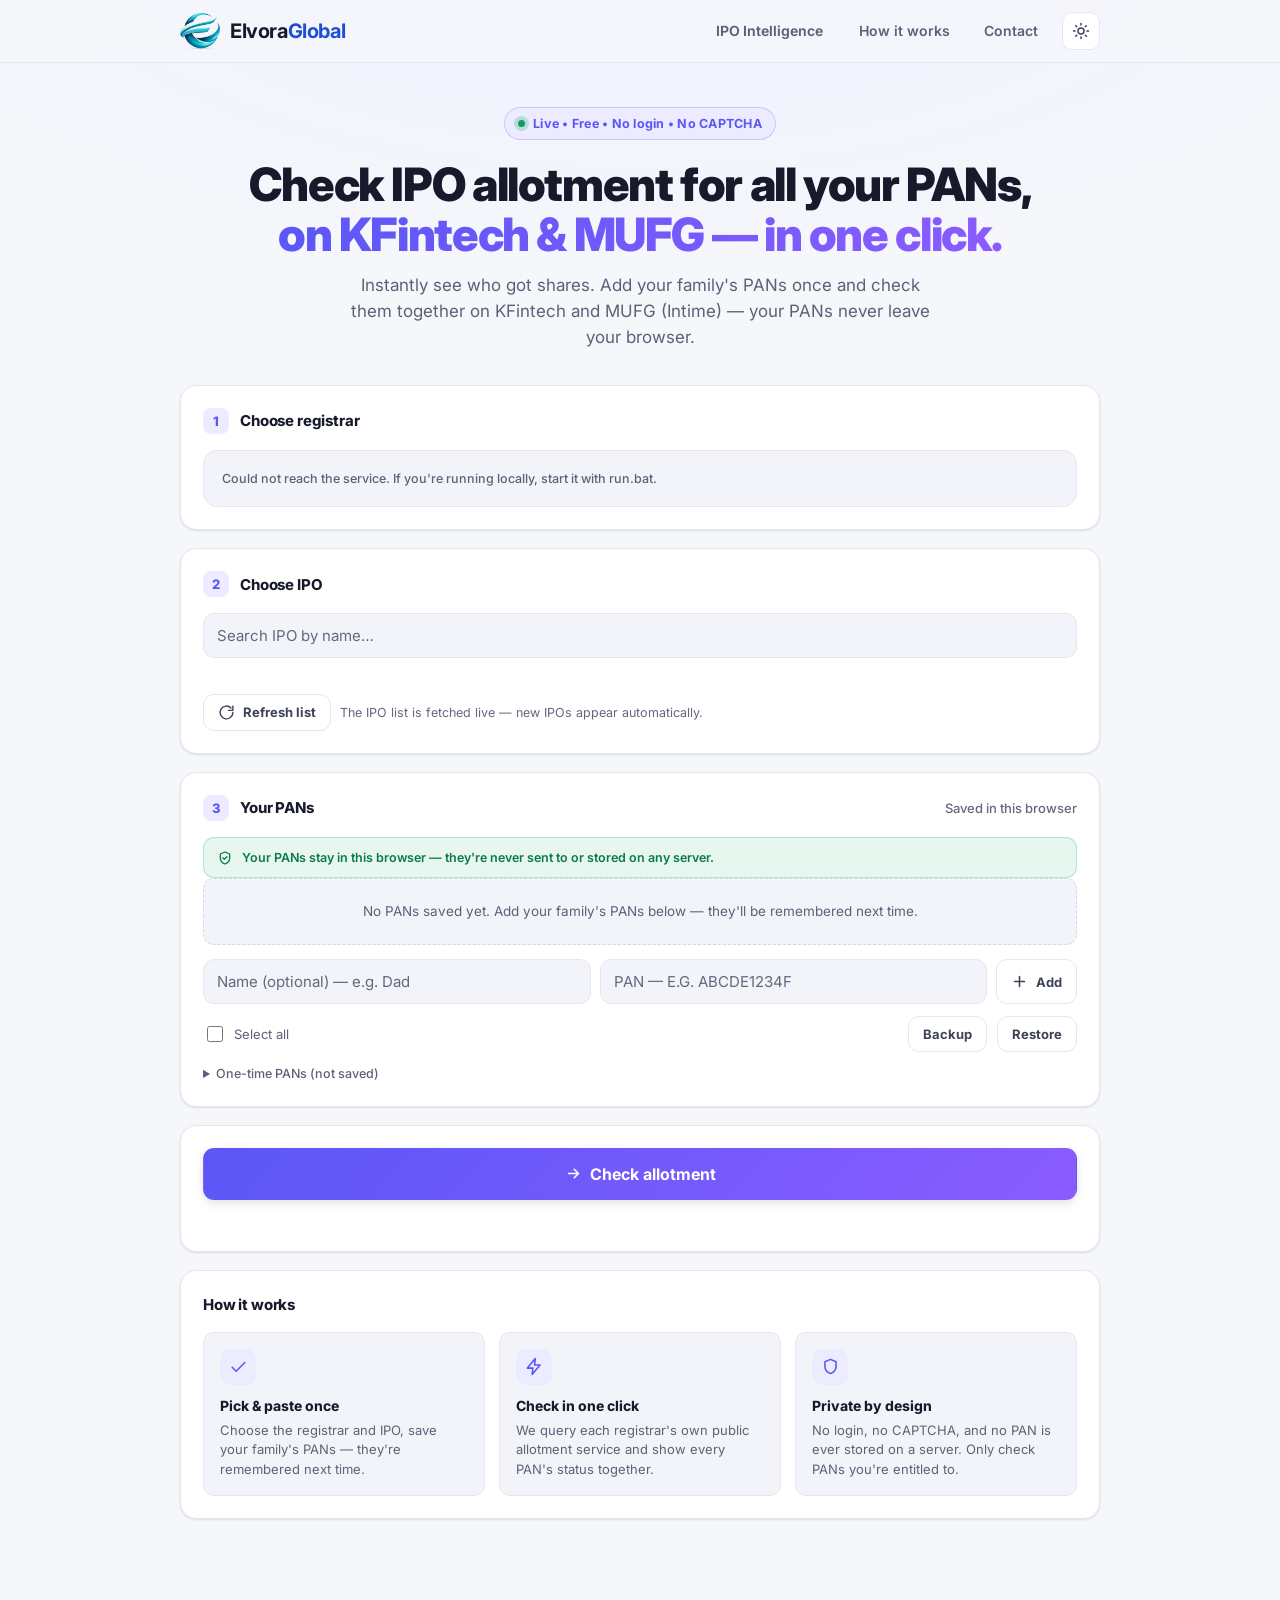
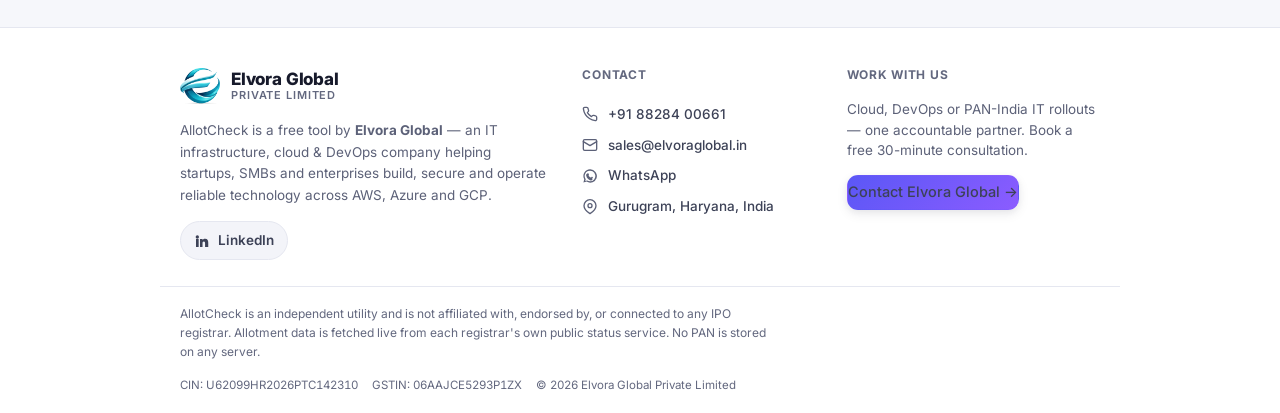
==== commit 9bcf68fd: "feat(phase1): IPO intelligence foundation (FastAPI + read model) beside checker Additive intelligenc" ====
--- a/web/index.html
+++ b/web/index.html
@@ -20,6 +20,7 @@
       <span class="brand-word">Elvora<span class="g">Global</span></span>
     </a>
     <span class="spacer"></span>
+    <a class="nav-link" href="/dashboard">IPO Intelligence</a>
     <a class="header-link hide-sm" href="#how">How it works</a>
     <a class="header-link" href="#contact">Contact</a>
     <button id="themeBtn" class="icon-btn" title="Toggle theme" aria-label="Toggle theme">
--- a/web/assets/styles.css
+++ b/web/assets/styles.css
@@ -337,3 +337,83 @@
   .run-card{position:sticky; bottom:0; z-index:20; margin-left:-16px; margin-right:-16px; border-radius:16px 16px 0 0;
     box-shadow:0 -8px 24px -12px rgba(0,0,0,.35); border-bottom:0}
 }
+
+/* ============================================================
+   Phase 1 — IPO Intelligence pages (dashboard + IPO detail).
+   Additive only; reuses the tokens above.
+   ============================================================ */
+.topnav{display:flex; gap:4px; align-items:center}
+.nav-link{padding:7px 12px; border-radius:9px; font-weight:650; font-size:14px; color:var(--muted); text-decoration:none}
+.nav-link:hover{color:var(--text); background:var(--surface-2)}
+.nav-link.active{color:var(--brand); background:var(--brand-soft)}
+
+.page-head{margin:26px 0 6px}
+.page-head h1{font-size:clamp(24px,4vw,34px); letter-spacing:-.03em; margin:0 0 6px}
+.page-head p{color:var(--muted); margin:0; max-width:60ch}
+
+.ov-grid{display:grid; grid-template-columns:repeat(auto-fill,minmax(180px,1fr)); gap:14px; margin:18px 0}
+.ov-card{background:var(--surface); border:1px solid var(--border); border-radius:var(--radius-sm);
+  padding:16px 18px; box-shadow:var(--shadow-sm); display:flex; flex-direction:column; gap:3px}
+.ov-card .ov-top{display:flex; align-items:center; justify-content:space-between; color:var(--muted)}
+.ov-card .ov-ic{width:34px; height:34px; display:grid; place-items:center; border-radius:9px;
+  background:var(--brand-soft); color:var(--brand)}
+.ov-card .ov-ic svg{width:18px; height:18px}
+.ov-card .ov-n{font-size:30px; font-weight:820; letter-spacing:-.02em; line-height:1.1}
+.ov-card .ov-l{font-size:12px; color:var(--muted); font-weight:650; text-transform:uppercase; letter-spacing:.04em}
+.ov-card .ov-sub{font-size:12px; color:var(--faint)}
+.ov-card.awaiting .ov-n{color:var(--faint); font-size:16px; font-weight:700}
+
+.awaiting-tag{display:inline-flex; align-items:center; gap:6px; font-size:12.5px; font-weight:650;
+  color:var(--warn); background:var(--warn-bg); padding:3px 10px; border-radius:var(--radius-pill)}
+.updated{font-size:12px; color:var(--faint)}
+.updated .dot{width:7px;height:7px;border-radius:50%;background:var(--ok);display:inline-block;margin-right:5px;vertical-align:middle}
+
+.dq-strip{display:flex; flex-wrap:wrap; gap:10px; align-items:center; margin:6px 0 2px}
+.dq-pill{display:inline-flex; align-items:center; gap:7px; font-size:12.5px; font-weight:650;
+  border:1px solid var(--border); border-radius:var(--radius-pill); padding:5px 12px; background:var(--surface)}
+.dq-pill b{font-weight:750}
+.dq-pill.official{color:var(--ok-ink); border-color:color-mix(in srgb,var(--ok) 35%,var(--border))}
+.dq-pill.manual{color:var(--warn)}
+
+.filters{display:flex; flex-wrap:wrap; gap:8px; margin:14px 0}
+.fchip{border:1px solid var(--border); background:var(--surface); color:var(--text-2); font-weight:650;
+  font-size:13px; padding:7px 13px; border-radius:var(--radius-pill); cursor:pointer}
+.fchip:hover{border-color:var(--border-strong)}
+.fchip.active{background:var(--brand); color:var(--brand-ink); border-color:var(--brand)}
+
+.ipo-list{display:flex; flex-direction:column; gap:9px}
+.ipo-row{display:flex; align-items:center; gap:14px; padding:14px 16px; text-decoration:none; color:inherit;
+  background:var(--surface); border:1px solid var(--border); border-radius:var(--radius-sm); box-shadow:var(--shadow-sm)}
+.ipo-row:hover{border-color:var(--brand-ring); transform:translateY(-1px); transition:.15s}
+.ipo-row .ir-main{flex:1; min-width:0}
+.ipo-row .ir-name{font-weight:700; letter-spacing:-.01em; white-space:nowrap; overflow:hidden; text-overflow:ellipsis}
+.ipo-row .ir-meta{font-size:12.5px; color:var(--muted); margin-top:2px; display:flex; gap:10px; flex-wrap:wrap}
+.ipo-row .chev{color:var(--faint)}
+
+.badge{display:inline-flex; align-items:center; gap:5px; font-size:11.5px; font-weight:700; padding:3px 9px;
+  border-radius:var(--radius-pill); text-transform:capitalize}
+.badge.running{background:var(--ok-bg); color:var(--ok-ink)}
+.badge.upcoming{background:var(--brand-soft); color:var(--brand)}
+.badge.closed{background:var(--no-bg); color:var(--no)}
+.badge.listed{background:var(--warn-bg); color:var(--warn)}
+.badge.unclassified{background:var(--surface-2); color:var(--faint)}
+
+/* IPO detail */
+.detail-head{display:flex; flex-wrap:wrap; align-items:center; gap:12px; margin:22px 0 4px}
+.detail-head h1{font-size:clamp(22px,3.5vw,30px); letter-spacing:-.03em; margin:0}
+.detail-sub{color:var(--muted); display:flex; gap:12px; flex-wrap:wrap; font-size:13.5px; margin-bottom:8px}
+.section{margin-top:14px}
+.section h2{font-size:15px; font-weight:750; margin:0 0 12px; display:flex; align-items:center; gap:9px}
+.kv-grid{display:grid; grid-template-columns:repeat(auto-fill,minmax(150px,1fr)); gap:14px}
+.kv{display:flex; flex-direction:column; gap:2px}
+.kv .k{font-size:11.5px; color:var(--muted); font-weight:650; text-transform:uppercase; letter-spacing:.03em}
+.kv .v{font-size:15px; font-weight:700}
+.kv .v.none{color:var(--faint); font-weight:600}
+.metric-empty{display:flex; align-items:center; gap:9px; color:var(--faint); font-size:14px;
+  background:var(--surface-2); border:1px dashed var(--border-strong); border-radius:var(--radius-sm); padding:14px 16px}
+.provenance{font-size:12px; color:var(--faint); margin-top:10px; display:flex; gap:8px; align-items:center; flex-wrap:wrap}
+.provenance .src{color:var(--muted); font-weight:650}
+.disclaimer-box{font-size:12.5px; color:var(--warn); background:var(--warn-bg); border-radius:var(--radius-sm);
+  padding:11px 14px; margin-top:12px; line-height:1.5}
+.phase-note{font-size:12.5px; color:var(--faint); font-style:italic}
+@media (max-width:560px){ .ov-grid{grid-template-columns:repeat(2,1fr)} }
